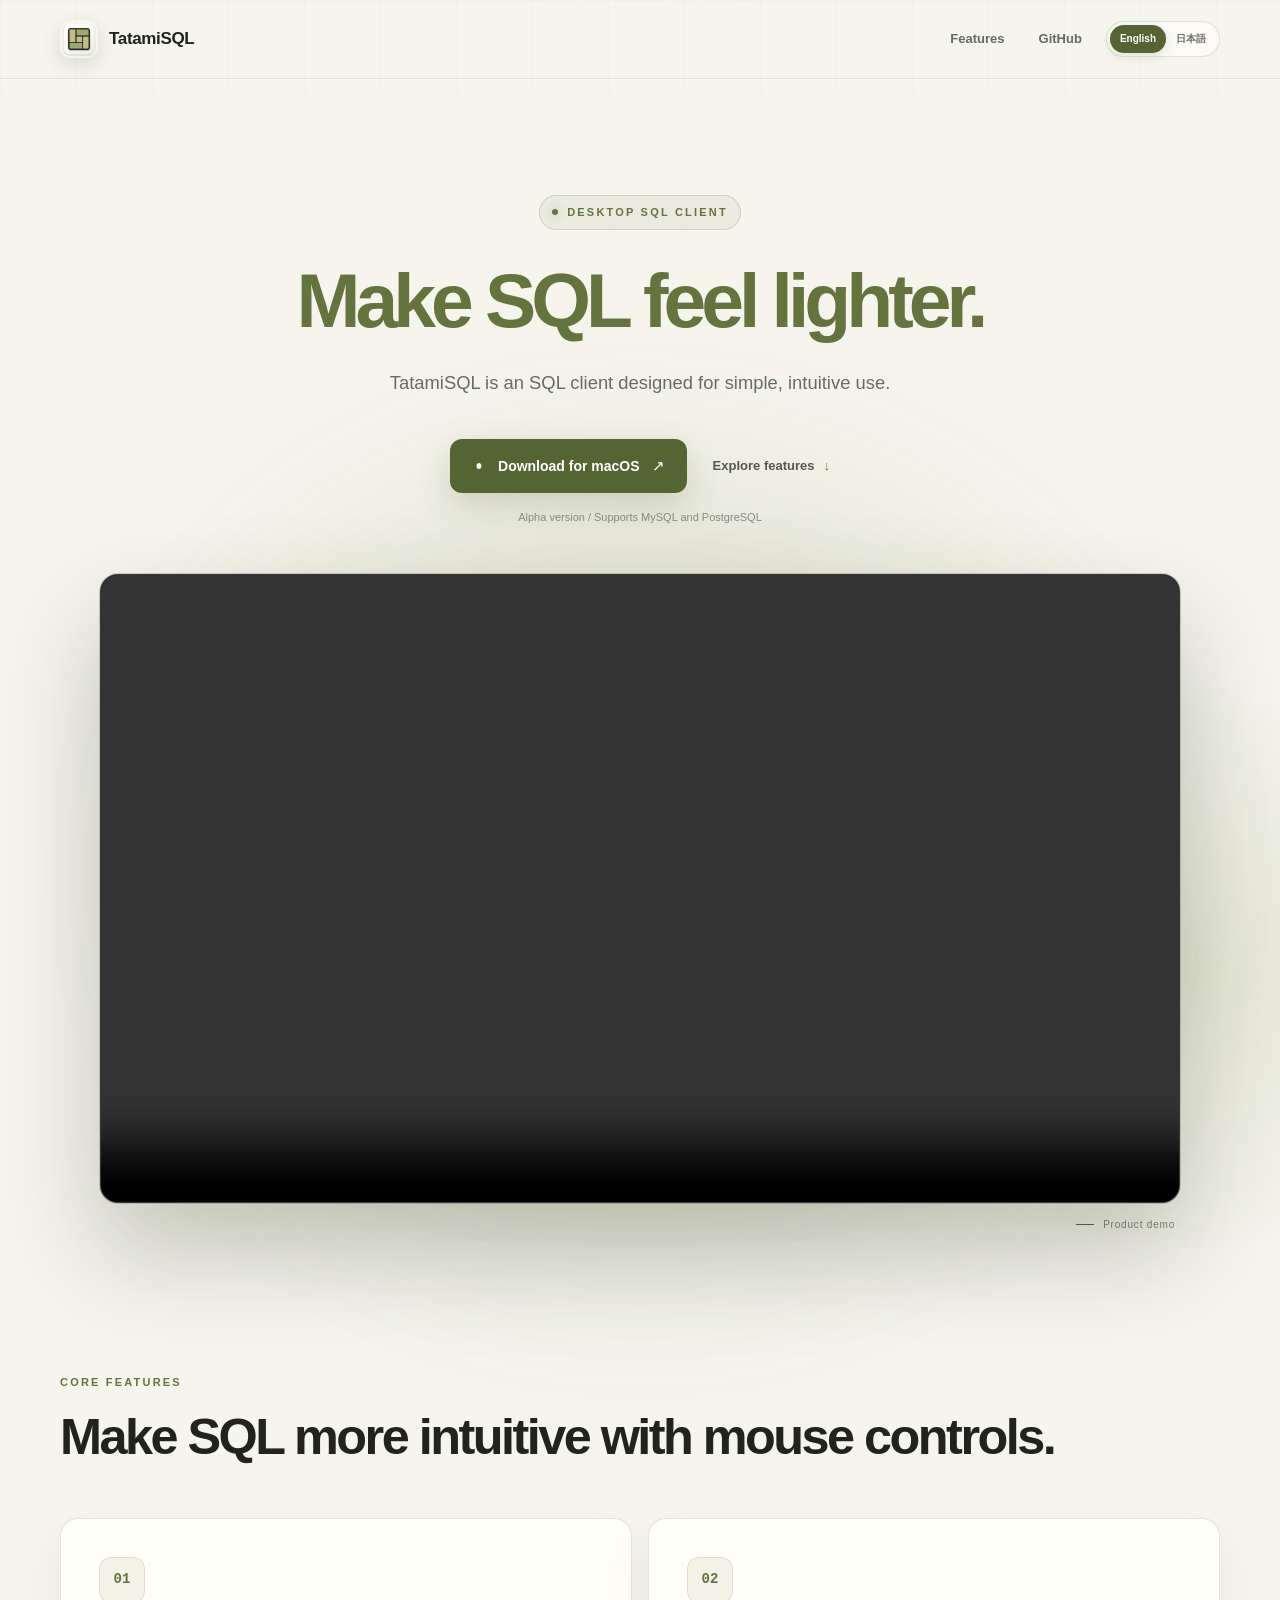
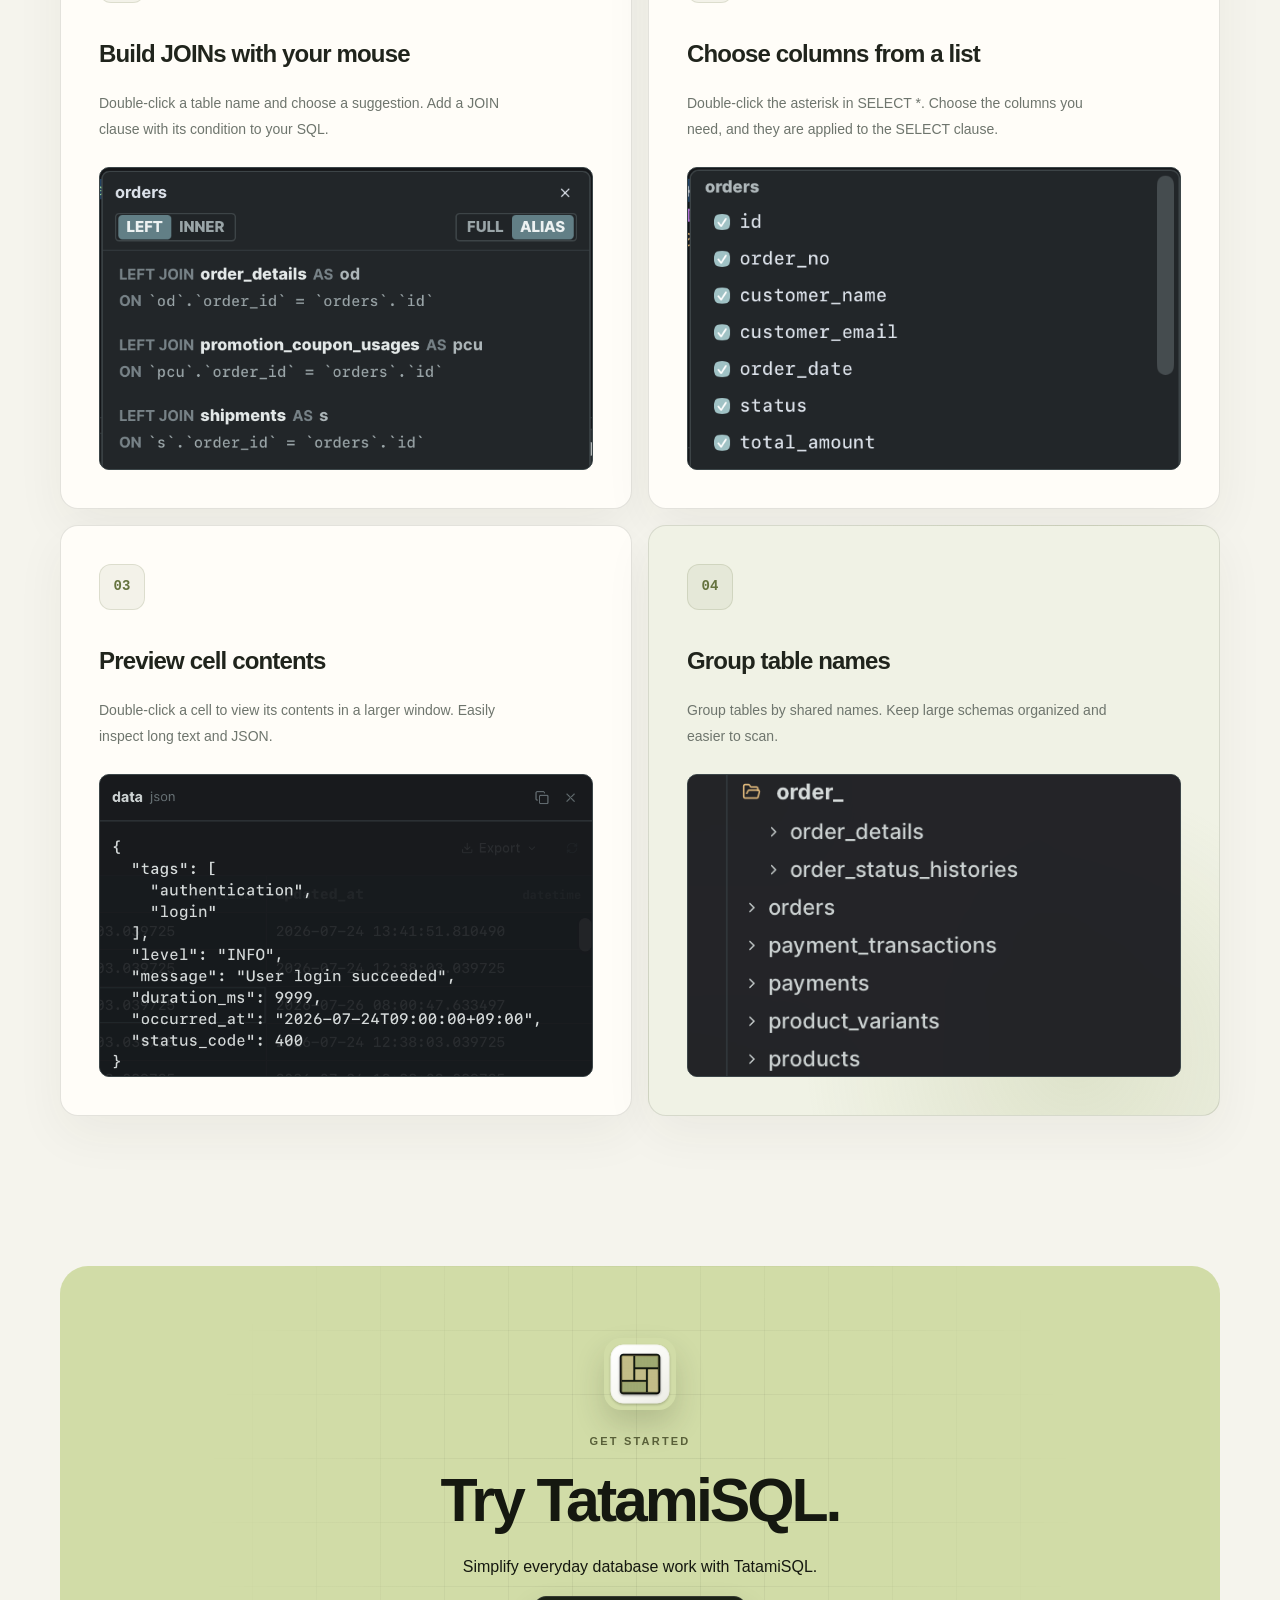
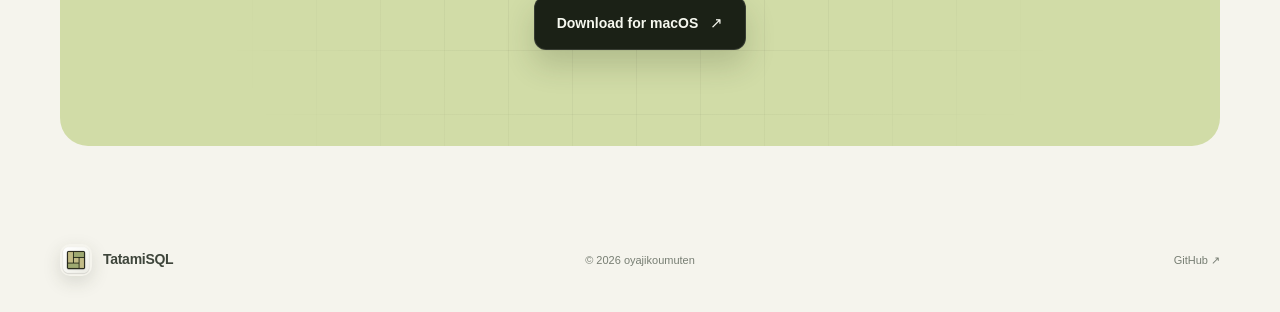
==== index.html @ 44d771aa "Add files via upload" ====
<!doctype html>
<html lang="en">
  <head>
    <meta charset="UTF-8" />
    <meta name="viewport" content="width=device-width, initial-scale=1" />
    <meta
      name="description"
      content="TatamiSQL is an SQL client designed for simple, intuitive use."
    />
    <meta name="theme-color" content="#f5f4ed" />
    <meta property="og:type" content="website" />
    <meta property="og:locale" content="en_US" />
    <meta property="og:title" content="TatamiSQL — A lightweight SQL client" />
    <meta
      property="og:description"
      content="Make SQL feel lighter with simple, intuitive controls."
    />
    <meta name="twitter:card" content="summary" />
    <title>TatamiSQL — A lightweight SQL client</title>
    <link rel="alternate" hreflang="en" href="./index.html" />
    <link rel="alternate" hreflang="ja" href="./ja/index.html" />
    <link rel="alternate" hreflang="x-default" href="./index.html" />
    <link rel="icon" href="./assets/tatamisql-icon.png" />
    <link rel="apple-touch-icon" href="./assets/tatamisql-icon.png" />
    <link rel="stylesheet" href="./style.css" />
  </head>
  <body>
    <a class="skip-link" href="#main">Skip to content</a>

    <header class="site-header">
      <div class="container header-inner">
        <a class="brand" href="#" aria-label="TatamiSQL home">
          <img
            class="brand-icon"
            src="./assets/tatamisql-icon.png"
            width="38"
            height="38"
            alt=""
          />
          <span>TatamiSQL</span>
        </a>

        <div class="header-actions">
          <nav class="header-nav" aria-label="Main navigation">
            <a href="#features">Features</a>
            <a
              href="https://github.com/githiroshi/TatamiSQL"
              target="_blank"
              rel="noreferrer"
            >
              GitHub
            </a>
          </nav>
          <nav class="language-switcher" aria-label="Language">
            <a
              href="./index.html"
              lang="en"
              hreflang="en"
              class="active"
              aria-current="page"
            >
              English
            </a>
            <a href="./ja/index.html" lang="ja" hreflang="ja">日本語</a>
          </nav>
        </div>
      </div>
    </header>

    <main id="main">
      <section class="hero">
        <div class="container">
          <div class="hero-copy">
            <p class="eyebrow"><span></span> Desktop SQL client</p>
            <h1><em>Make SQL feel lighter.</em></h1>
            <p class="hero-description">
              TatamiSQL is an SQL client designed for simple, intuitive use.
            </p>
            <div class="hero-actions">
              <a
                class="button button-primary"
                href="https://github.com/githiroshi/TatamiSQL/releases/latest"
                target="_blank"
                rel="noreferrer"
              >
                <span class="apple-mark" aria-hidden="true">●</span>
                Download for macOS
                <span class="button-arrow" aria-hidden="true">↗</span>
              </a>
              <a class="text-link" href="#features">
                Explore features <span aria-hidden="true">↓</span>
              </a>
            </div>
            <p class="release-note">Alpha version / Supports MySQL and PostgreSQL</p>
          </div>

          <div class="preview-wrap">
            <div class="preview-glow" aria-hidden="true"></div>
            <video
              class="product-video"
              src="./assets/tatami-preview.mp4"
              aria-label="TatamiSQL application demo"
              autoplay
              controls
              loop
              muted
              playsinline
              preload="metadata"
            >
              Your browser does not support MP4 video.
            </video>
            <p class="preview-caption">
              <span></span> Product demo
            </p>
          </div>
        </div>
      </section>

      <section class="features" id="features" aria-labelledby="features-title">
        <div class="container">
          <div class="section-heading">
            <p class="section-label">CORE FEATURES</p>
            <h2 id="features-title">Make SQL more intuitive with mouse controls.</h2>
          </div>

          <div class="feature-grid">
            <article class="feature-card">
              <div class="feature-icon" aria-hidden="true">01</div>
              <h3>Build JOINs with your mouse</h3>
              <p>
                Double-click a table name and choose a suggestion. Add a JOIN clause
                with its condition to your SQL.
              </p>
              <div class="feature-demo feature-image-demo">
                <img
                  class="feature-screenshot"
                  src="./assets/join-picker.png"
                  width="724"
                  height="444"
                  loading="lazy"
                  decoding="async"
                  alt="TatamiSQL JOIN picker showing suggested JOIN clauses"
                />
              </div>
            </article>

            <article class="feature-card">
              <div class="feature-icon" aria-hidden="true">02</div>
              <h3>Choose columns from a list</h3>
              <p>
                Double-click the asterisk in SELECT *. Choose the columns you need,
                and they are applied to the SELECT clause.
              </p>
              <div class="feature-demo feature-image-demo">
                <img
                  class="feature-screenshot"
                  src="./assets/column-picker.png"
                  width="642"
                  height="556"
                  loading="lazy"
                  decoding="async"
                  alt="TatamiSQL column picker with selected columns"
                />
              </div>
            </article>

            <article class="feature-card">
              <div class="feature-icon" aria-hidden="true">03</div>
              <h3>Preview cell contents</h3>
              <p>
                Double-click a cell to view its contents in a larger window. Easily
                inspect long text and JSON.
              </p>
              <div class="feature-demo feature-image-demo">
                <img
                  class="feature-screenshot"
                  src="./assets/cell-preview.png"
                  width="826"
                  height="520"
                  loading="lazy"
                  decoding="async"
                  alt="TatamiSQL cell preview displaying formatted JSON"
                />
              </div>
            </article>

            <article class="feature-card feature-card-tinted">
              <div class="feature-icon" aria-hidden="true">04</div>
              <h3>Group table names</h3>
              <p>
                Group tables by shared names. Keep large schemas organized and easier
                to scan.
              </p>
              <div class="feature-demo feature-image-demo">
                <img
                  class="feature-screenshot"
                  src="./assets/table-grouping.png"
                  width="546"
                  height="428"
                  loading="lazy"
                  decoding="async"
                  alt="TatamiSQL table list grouped by shared name prefixes"
                />
              </div>
            </article>
          </div>
        </div>
      </section>

      <section class="cta">
        <div class="container">
          <div class="cta-panel">
            <div class="cta-pattern" aria-hidden="true"></div>
            <img
              src="./assets/tatamisql-icon.png"
              width="72"
              height="72"
              alt=""
            />
            <p class="section-label">GET STARTED</p>
            <h2>Try TatamiSQL.</h2>
            <p>Simplify everyday database work with TatamiSQL.</p>
            <a
              class="button button-light"
              href="https://github.com/githiroshi/TatamiSQL/releases/latest"
              target="_blank"
              rel="noreferrer"
            >
              Download for macOS
              <span class="button-arrow" aria-hidden="true">↗</span>
            </a>
          </div>
        </div>
      </section>
    </main>

    <footer class="site-footer">
      <div class="container footer-inner">
        <a class="brand footer-brand" href="#" aria-label="TatamiSQL home">
          <img
            class="brand-icon"
            src="./assets/tatamisql-icon.png"
            width="32"
            height="32"
            alt=""
          />
          <span>TatamiSQL</span>
        </a>
        <p>© <span id="copyright-year">2026</span> oyajikoumuten</p>
        <a
          href="https://github.com/githiroshi/TatamiSQL"
          target="_blank"
          rel="noreferrer"
        >
          GitHub ↗
        </a>
      </div>
    </footer>
    <script>
      document.getElementById("copyright-year").textContent = new Date().getFullYear();
    </script>
  </body>
</html>
---- style.css ----
:root {
  color-scheme: light;
  --bg: #f5f4ed;
  --panel: #fffdf8;
  --panel-raised: #f0f1e7;
  --line: rgba(42, 48, 31, 0.13);
  --line-strong: rgba(42, 48, 31, 0.22);
  --text: #20241c;
  --muted: #6e7569;
  --accent: #65733e;
  --accent-strong: #566332;
  --accent-dark: #4d5732;
  --ink: #151810;
  --container: 1160px;
  --radius-lg: 28px;
  --radius-md: 18px;
}

* {
  box-sizing: border-box;
}

html {
  scroll-behavior: smooth;
}

body {
  margin: 0;
  overflow-x: hidden;
  color: var(--text);
  background:
    radial-gradient(circle at 50% -15%, rgba(142, 158, 83, 0.2), transparent 34rem),
    var(--bg);
  font-family:
    Inter, "SF Pro Display", "SF Pro Text", -apple-system, BlinkMacSystemFont,
    "Hiragino Kaku Gothic ProN", "Yu Gothic", sans-serif;
  font-size: 16px;
  line-height: 1.7;
  -webkit-font-smoothing: antialiased;
}

body::before {
  position: fixed;
  inset: 0;
  z-index: -1;
  pointer-events: none;
  content: "";
  opacity: 0.32;
  background-image:
    linear-gradient(rgba(44, 50, 34, 0.06) 1px, transparent 1px),
    linear-gradient(90deg, rgba(44, 50, 34, 0.06) 1px, transparent 1px);
  background-size: 76px 76px;
  mask-image: linear-gradient(to bottom, black, transparent 60%);
}

a {
  color: inherit;
  text-decoration: none;
}

img {
  display: block;
  max-width: 100%;
}

button,
a {
  -webkit-tap-highlight-color: transparent;
}

.container {
  width: min(calc(100% - 48px), var(--container));
  margin-inline: auto;
}

.skip-link {
  position: fixed;
  top: 12px;
  left: 12px;
  z-index: 100;
  padding: 10px 16px;
  color: #fff;
  background: var(--accent-strong);
  border-radius: 8px;
  transform: translateY(-160%);
}

.skip-link:focus {
  transform: translateY(0);
}

.site-header {
  position: relative;
  z-index: 10;
  border-bottom: 1px solid rgba(42, 48, 31, 0.08);
}

.header-inner {
  display: flex;
  align-items: center;
  justify-content: space-between;
  height: 78px;
}

.brand {
  display: inline-flex;
  gap: 11px;
  align-items: center;
  font-size: 17px;
  font-weight: 720;
  letter-spacing: -0.02em;
}

.brand-icon {
  border-radius: 10px;
  box-shadow: 0 6px 18px rgba(55, 60, 39, 0.15);
}

.header-nav {
  display: flex;
  gap: 34px;
  align-items: center;
  color: #646b60;
  font-size: 13px;
  font-weight: 600;
}

.header-actions {
  display: flex;
  gap: 24px;
  align-items: center;
}

.header-nav a {
  transition: color 160ms ease;
}

.header-nav a:hover {
  color: var(--text);
}

.language-switcher {
  display: inline-flex;
  align-items: center;
  padding: 3px;
  background: rgba(255, 255, 255, 0.56);
  border: 1px solid var(--line);
  border-radius: 999px;
}

.language-switcher a {
  display: inline-flex;
  align-items: center;
  justify-content: center;
  min-height: 28px;
  padding: 0 10px;
  color: #697064;
  border-radius: 999px;
  font-size: 10px;
  font-weight: 720;
  line-height: 1;
  transition:
    color 160ms ease,
    background-color 160ms ease,
    box-shadow 160ms ease;
}

.language-switcher a:hover {
  color: var(--text);
}

.language-switcher a.active {
  color: #fff;
  background: var(--accent-strong);
  box-shadow: 0 3px 10px rgba(75, 86, 43, 0.16);
}

.language-switcher a.active:hover {
  color: #fff;
}

.hero {
  position: relative;
  padding: 116px 0 120px;
}

.hero::after {
  position: absolute;
  right: -18%;
  bottom: 5%;
  z-index: -1;
  width: 50vw;
  height: 50vw;
  pointer-events: none;
  content: "";
  background: radial-gradient(circle, rgba(140, 156, 81, 0.16), transparent 64%);
}

.hero-copy {
  max-width: 780px;
  margin-inline: auto;
  text-align: center;
}

html[lang="ja"] .hero-copy,
html[lang="en"] .hero-copy {
  max-width: 960px;
}

.eyebrow,
.section-label {
  margin: 0;
  color: var(--accent);
  font-size: 11px;
  font-weight: 760;
  letter-spacing: 0.2em;
  text-transform: uppercase;
}

.eyebrow {
  display: inline-flex;
  gap: 9px;
  align-items: center;
  padding: 7px 12px;
  border: 1px solid rgba(101, 115, 62, 0.22);
  border-radius: 999px;
  background: rgba(101, 115, 62, 0.07);
}

.eyebrow span {
  width: 6px;
  height: 6px;
  background: var(--accent);
  border-radius: 50%;
  box-shadow: 0 0 10px rgba(101, 115, 62, 0.38);
}

.hero h1 {
  margin: 29px 0 24px;
  font-size: clamp(2.75rem, 7vw, 5.65rem);
  font-weight: 730;
  line-height: 1.08;
  letter-spacing: -0.065em;
}

html[lang="ja"] .hero h1,
html[lang="en"] .hero h1 {
  font-size: clamp(2.75rem, 6vw, 5.25rem);
  white-space: nowrap;
}

.hero h1 em {
  color: var(--accent);
  font-style: normal;
  font-weight: inherit;
}

.hero-description {
  max-width: 640px;
  margin: 0 auto;
  color: #656d62;
  font-size: clamp(1rem, 2vw, 1.15rem);
  line-height: 1.9;
}

.hero-actions {
  display: flex;
  flex-wrap: wrap;
  gap: 26px;
  align-items: center;
  justify-content: center;
  margin-top: 38px;
}

.button {
  display: inline-flex;
  gap: 12px;
  align-items: center;
  justify-content: center;
  min-height: 54px;
  padding: 0 22px;
  border-radius: 12px;
  font-size: 14px;
  font-weight: 720;
  line-height: 1;
  transition:
    transform 160ms ease,
    box-shadow 160ms ease,
    background-color 160ms ease;
}

.button:hover {
  transform: translateY(-2px);
}

.button-primary {
  color: #fff;
  background: var(--accent-strong);
  box-shadow: 0 12px 34px rgba(75, 86, 43, 0.2);
}

.button-primary:hover {
  background: #465228;
  box-shadow: 0 16px 42px rgba(75, 86, 43, 0.26);
}

.apple-mark {
  width: 14px;
  height: 16px;
  overflow: hidden;
  color: inherit;
  font-size: 14px;
  line-height: 14px;
  transform: scaleX(0.82);
}

.button-arrow {
  font-size: 15px;
  font-weight: 500;
}

.text-link {
  display: inline-flex;
  gap: 9px;
  align-items: center;
  color: #52594f;
  font-size: 13px;
  font-weight: 650;
}

.text-link span {
  color: var(--accent);
}

.text-link:hover {
  color: var(--text);
}

.release-note {
  margin: 15px 0 0;
  color: #858b82;
  font-size: 11px;
}

.preview-wrap {
  position: relative;
  max-width: 1080px;
  margin: 48px auto 0;
}

.preview-glow {
  position: absolute;
  inset: -10% 10% 0;
  z-index: -1;
  background: rgba(116, 132, 62, 0.18);
  filter: blur(100px);
  border-radius: 50%;
}

.product-video {
  position: relative;
  display: block;
  width: 100%;
  overflow: hidden;
  aspect-ratio: 1603 / 933;
  background: #101412;
  border: 1px solid rgba(225, 232, 214, 0.18);
  border-radius: 18px;
  box-shadow:
    0 48px 100px rgba(45, 51, 30, 0.25),
    0 0 0 1px rgba(38, 43, 28, 0.18);
  object-fit: contain;
}

.preview-caption {
  display: flex;
  gap: 9px;
  align-items: center;
  justify-content: flex-end;
  margin: 13px 5px 0 0;
  color: #7a8177;
  font-size: 10px;
  letter-spacing: 0.08em;
}

.preview-caption span {
  width: 18px;
  height: 1px;
  background: #58604b;
}

.section-heading h2,
.cta h2 {
  margin: 0;
  font-size: clamp(2rem, 5vw, 3.7rem);
  font-weight: 680;
  line-height: 1.2;
  letter-spacing: -0.05em;
}

.features {
  padding: 20px 0 150px;
}

.section-heading {
  margin-bottom: 51px;
}

.section-heading h2 {
  margin-top: 15px;
  font-size: clamp(2rem, 4vw, 3.15rem);
}

.feature-grid {
  display: grid;
  grid-template-columns: repeat(2, minmax(0, 1fr));
  gap: 16px;
}

.feature-card {
  position: relative;
  display: flex;
  flex-direction: column;
  min-height: 410px;
  overflow: hidden;
  padding: 38px;
  background: var(--panel);
  border: 1px solid var(--line);
  border-radius: var(--radius-md);
  box-shadow: 0 18px 50px rgba(53, 59, 40, 0.055);
}

.feature-icon {
  display: grid;
  width: 46px;
  height: 46px;
  margin-bottom: 31px;
  color: var(--accent);
  font-family: "SFMono-Regular", Consolas, monospace;
  font-size: 14px;
  font-weight: 800;
  background: rgba(101, 115, 62, 0.08);
  border: 1px solid rgba(101, 115, 62, 0.16);
  border-radius: 12px;
  place-items: center;
}

.feature-card h3 {
  margin: 0 0 15px;
  font-size: 24px;
  font-weight: 680;
  letter-spacing: -0.035em;
}

.feature-card p {
  max-width: 430px;
  margin: 0;
  color: #6e756d;
  font-size: 14px;
  line-height: 1.9;
}

.feature-demo {
  position: static;
  min-height: 112px;
  margin-top: 24px;
  padding: 16px;
  background: rgba(239, 241, 230, 0.72);
  border: 1px solid var(--line);
  border-radius: 10px;
}

.feature-image-demo {
  display: grid;
  min-height: 0;
  overflow: hidden;
  padding: 0;
  aspect-ratio: 181 / 111;
  background: #202527;
  border-color: #3c4649;
  place-items: center;
}

.feature-screenshot {
  display: block;
  width: 100%;
  height: 100%;
  object-fit: contain;
}

.feature-card-tinted {
  background:
    radial-gradient(circle at 75% 90%, rgba(140, 156, 81, 0.18), transparent 40%),
    #f0f2e5;
}

.cta {
  padding-bottom: 70px;
}

.cta-panel {
  position: relative;
  display: flex;
  flex-direction: column;
  align-items: center;
  min-height: 480px;
  overflow: hidden;
  padding: 72px 30px;
  color: var(--ink);
  text-align: center;
  background: #d1dca7;
  border-radius: var(--radius-lg);
}

.cta-pattern {
  position: absolute;
  inset: 0;
  pointer-events: none;
  background-image:
    linear-gradient(rgba(22, 26, 16, 0.075) 1px, transparent 1px),
    linear-gradient(90deg, rgba(22, 26, 16, 0.075) 1px, transparent 1px);
  background-size: 64px 64px;
  mask-image: radial-gradient(circle at center, black, transparent 70%);
}

.cta img,
.cta p,
.cta h2,
.cta a {
  position: relative;
}

.cta img {
  margin-bottom: 22px;
  border-radius: 17px;
  box-shadow: 0 15px 30px rgba(45, 51, 26, 0.18);
}

.cta .section-label {
  color: #596039;
}

.cta h2 {
  margin-top: 13px;
  font-size: clamp(2.2rem, 5vw, 3.8rem);
}

.cta > p:not(.section-label) {
  margin: 18px 0 28px;
  color: #545b3c;
  font-size: 14px;
}

.button-light {
  color: #f6f8ef;
  background: #1b2116;
  border: 1px solid rgba(255, 255, 255, 0.12);
  box-shadow: 0 15px 30px rgba(45, 51, 26, 0.19);
}

.button-light:hover {
  color: #fff;
  background: #29331d;
}

.site-footer {
  padding: 28px 0 36px;
}

.footer-inner {
  display: grid;
  grid-template-columns: 1fr auto 1fr;
  align-items: center;
  color: #777e73;
  font-size: 11px;
}

.footer-brand {
  color: #3e453b;
  font-size: 14px;
}

.footer-inner p {
  margin: 0;
}

.footer-inner > a:last-child {
  justify-self: end;
  transition: color 160ms ease;
}

.footer-inner > a:last-child:hover {
  color: var(--text);
}

a:focus-visible {
  outline: 2px solid var(--accent-strong);
  outline-offset: 4px;
}

@media (max-width: 860px) {
  .hero {
    padding-top: 90px;
  }
}

@media (max-width: 680px) {
  .container {
    width: min(calc(100% - 32px), var(--container));
  }

  .header-inner {
    height: 68px;
  }

  .header-nav {
    display: none;
  }

  .header-actions {
    gap: 0;
  }

  .language-switcher a {
    min-height: 27px;
    padding-inline: 9px;
  }

  .hero {
    padding: 74px 0 88px;
  }

  .hero h1 {
    margin-top: 24px;
    font-size: clamp(2.45rem, 12vw, 4rem);
  }

  html[lang="ja"] .hero h1,
  html[lang="en"] .hero h1 {
    font-size: clamp(2.45rem, 7vw, 4rem);
    text-wrap: balance;
    white-space: normal;
  }

  .hero-description br {
    display: none;
  }

  .hero-actions {
    flex-direction: column;
    gap: 18px;
  }

  .button-primary {
    width: min(100%, 310px);
  }

  .preview-wrap {
    margin-top: 36px;
  }

  .product-video {
    border-radius: 12px;
  }

  .features {
    padding: 15px 0 95px;
  }

  .feature-grid {
    grid-template-columns: 1fr;
  }

  .feature-card {
    min-height: 410px;
    padding: 29px;
  }

  .cta {
    padding-bottom: 35px;
  }

  .cta .container {
    width: min(calc(100% - 20px), var(--container));
  }

  .cta-panel {
    min-height: 455px;
    padding-inline: 20px;
    border-radius: 20px;
  }

  .footer-inner {
    grid-template-columns: 1fr auto;
  }

  .footer-inner p {
    display: none;
  }
}

@media (prefers-reduced-motion: reduce) {
  html {
    scroll-behavior: auto;
  }

  *,
  *::before,
  *::after {
    transition-duration: 0.01ms !important;
  }
}
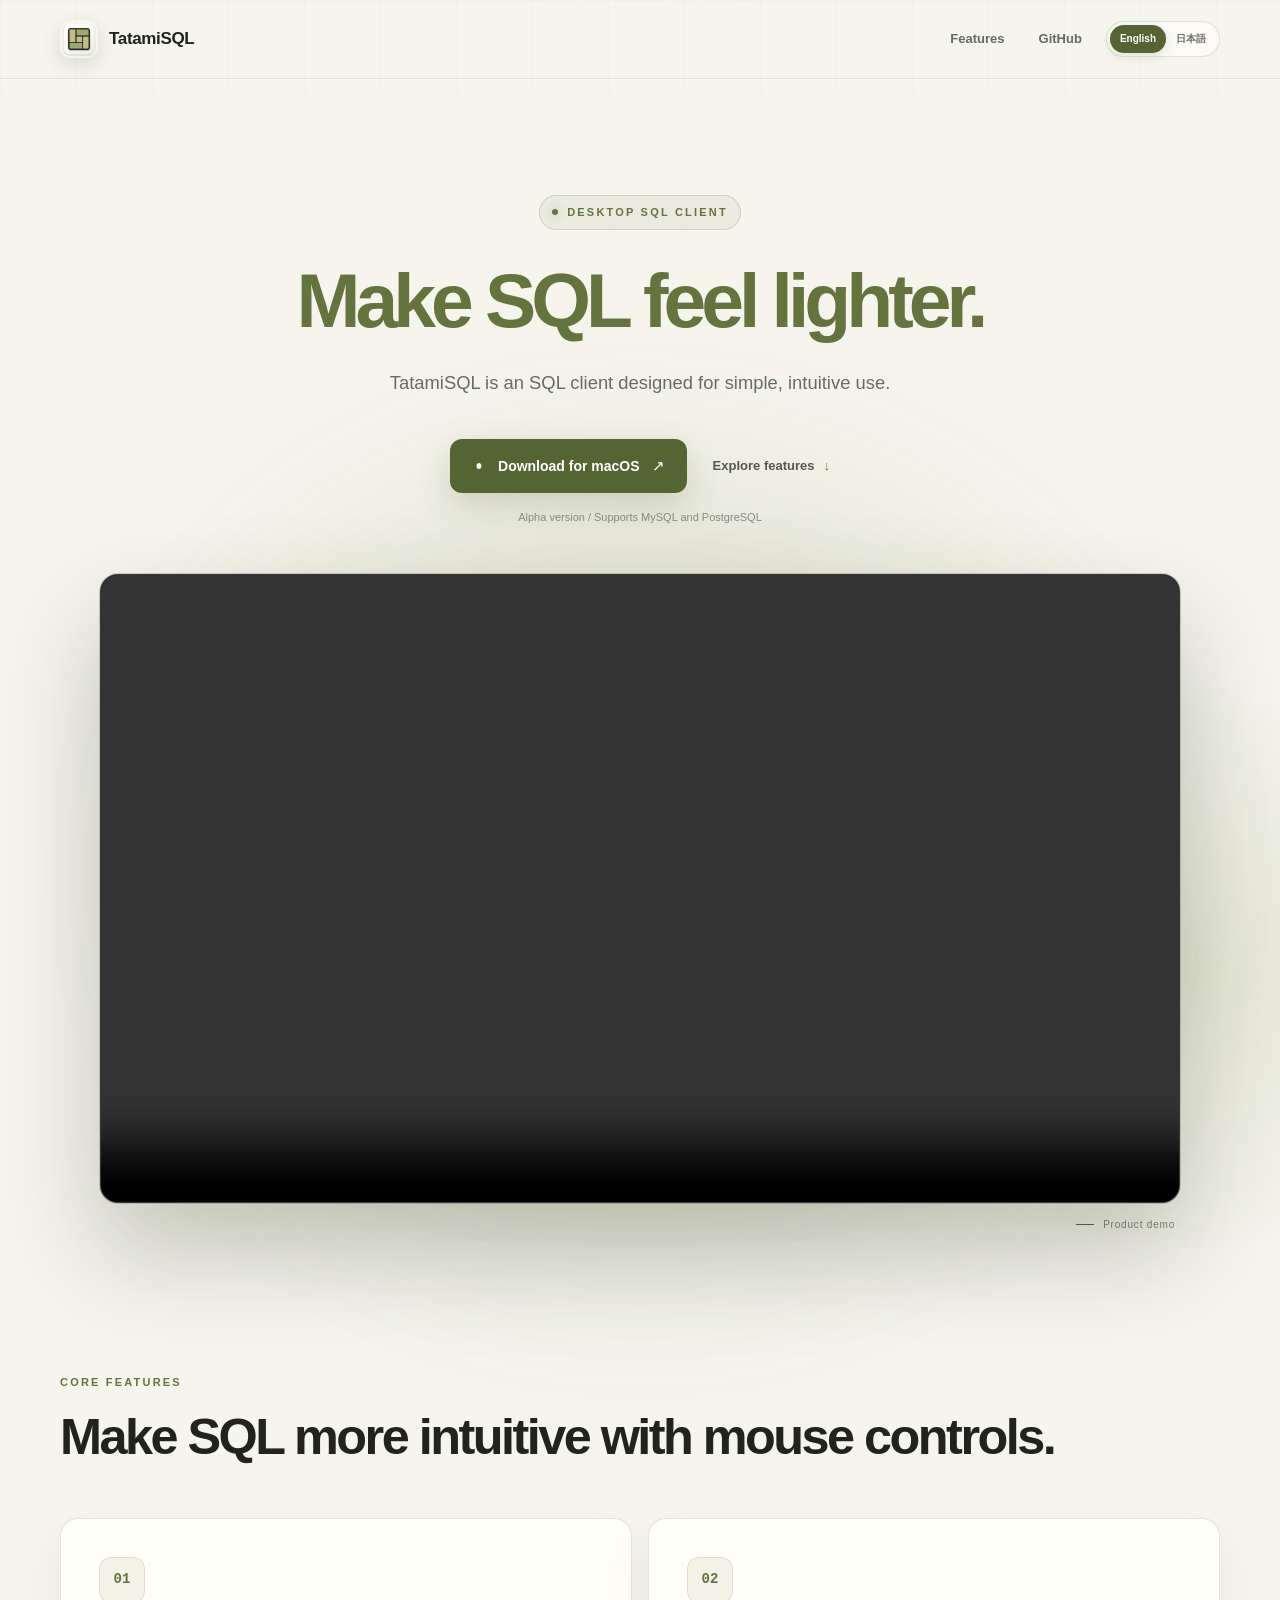
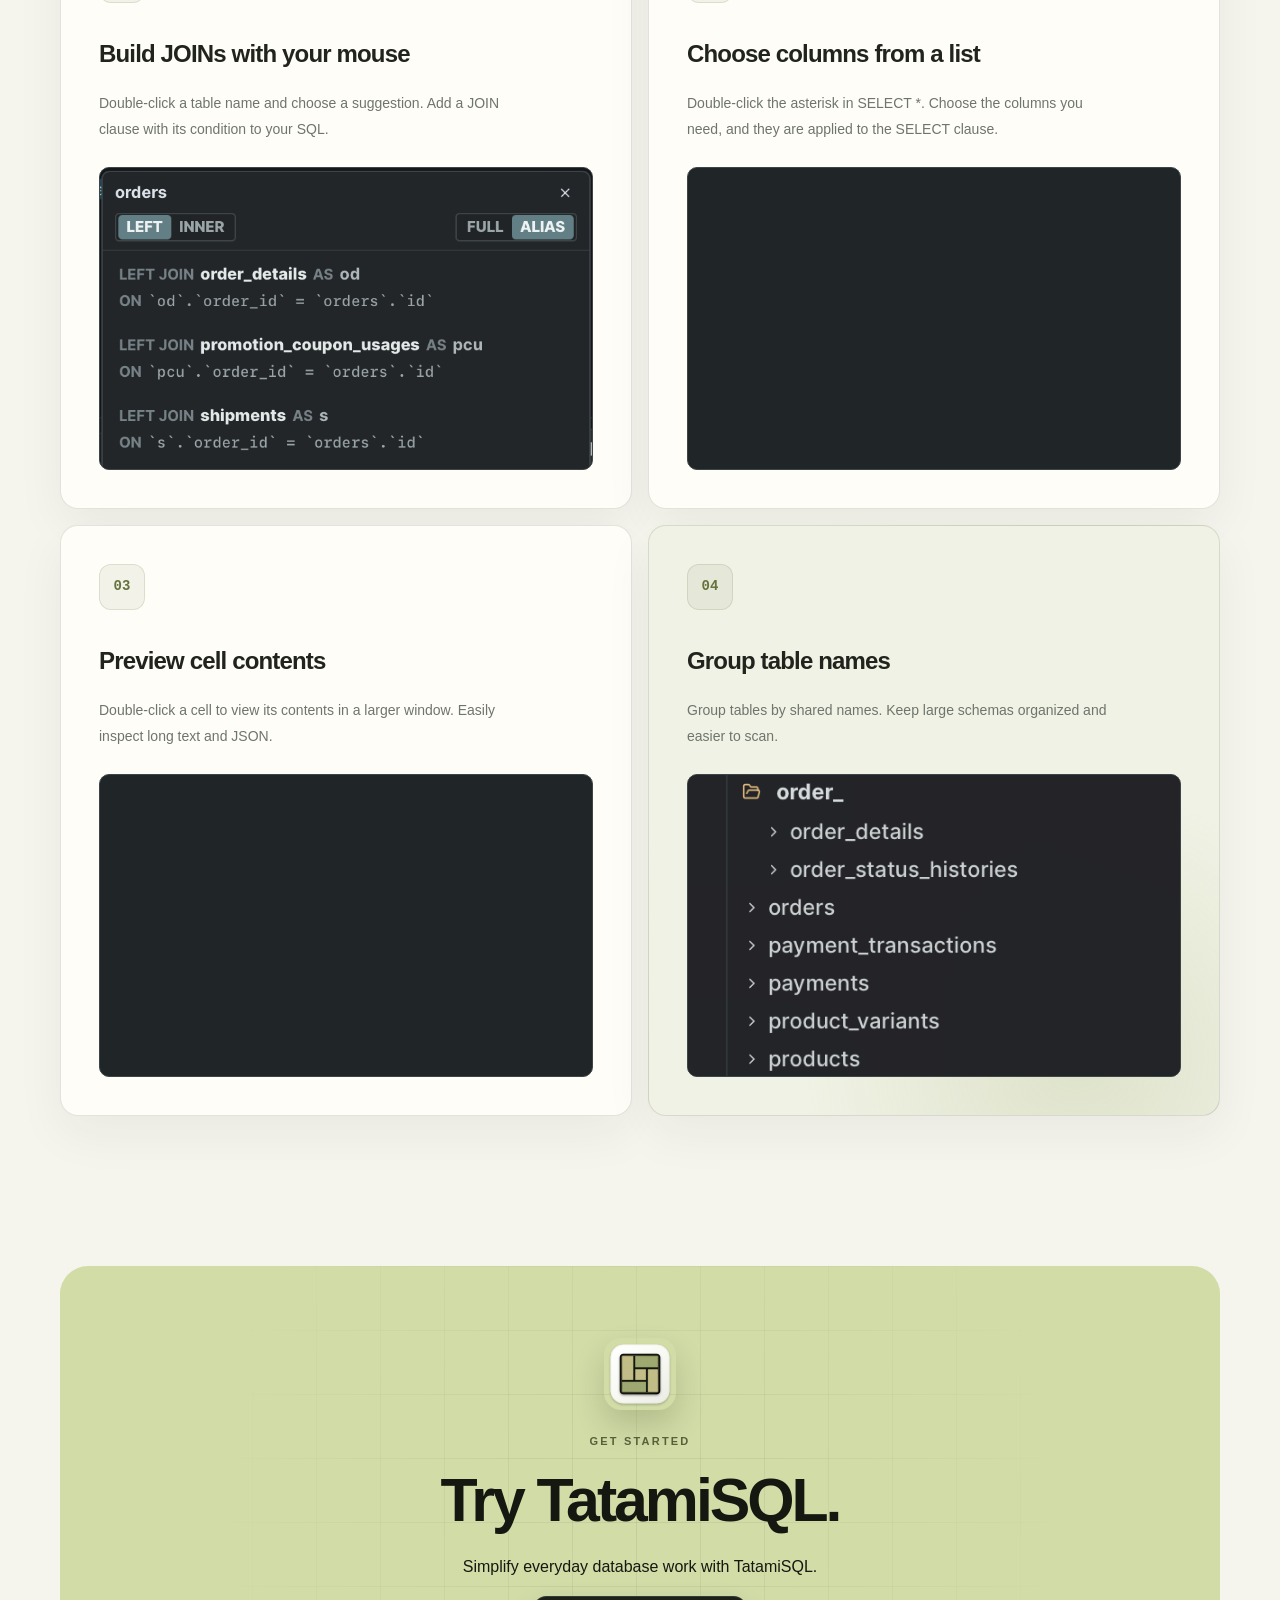
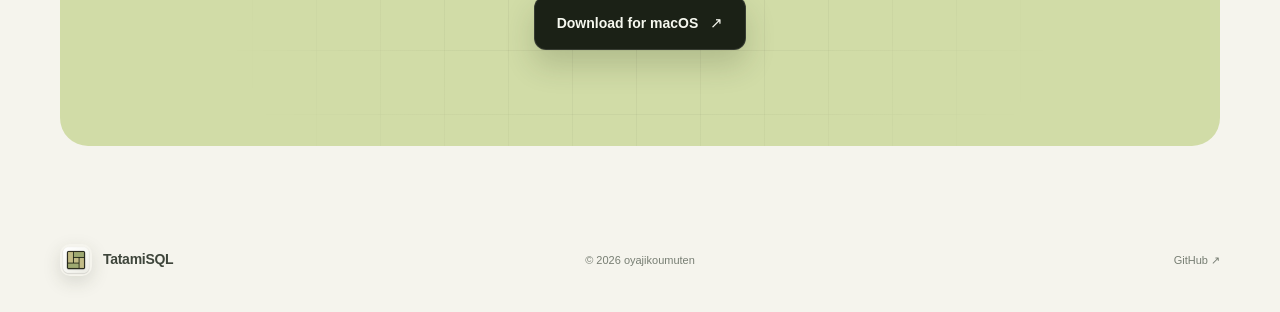
==== commit 049533c2: "Add canonical link to index.html" ====
--- a/index.html
+++ b/index.html
@@ -17,6 +17,7 @@
     />
     <meta name="twitter:card" content="summary" />
     <title>TatamiSQL — A lightweight SQL client</title>
+    <link rel="canonical" href="https://githiroshi.github.io/TatamiSQL/" />
     <link rel="alternate" hreflang="en" href="./index.html" />
     <link rel="alternate" hreflang="ja" href="./ja/index.html" />
     <link rel="alternate" hreflang="x-default" href="./index.html" />
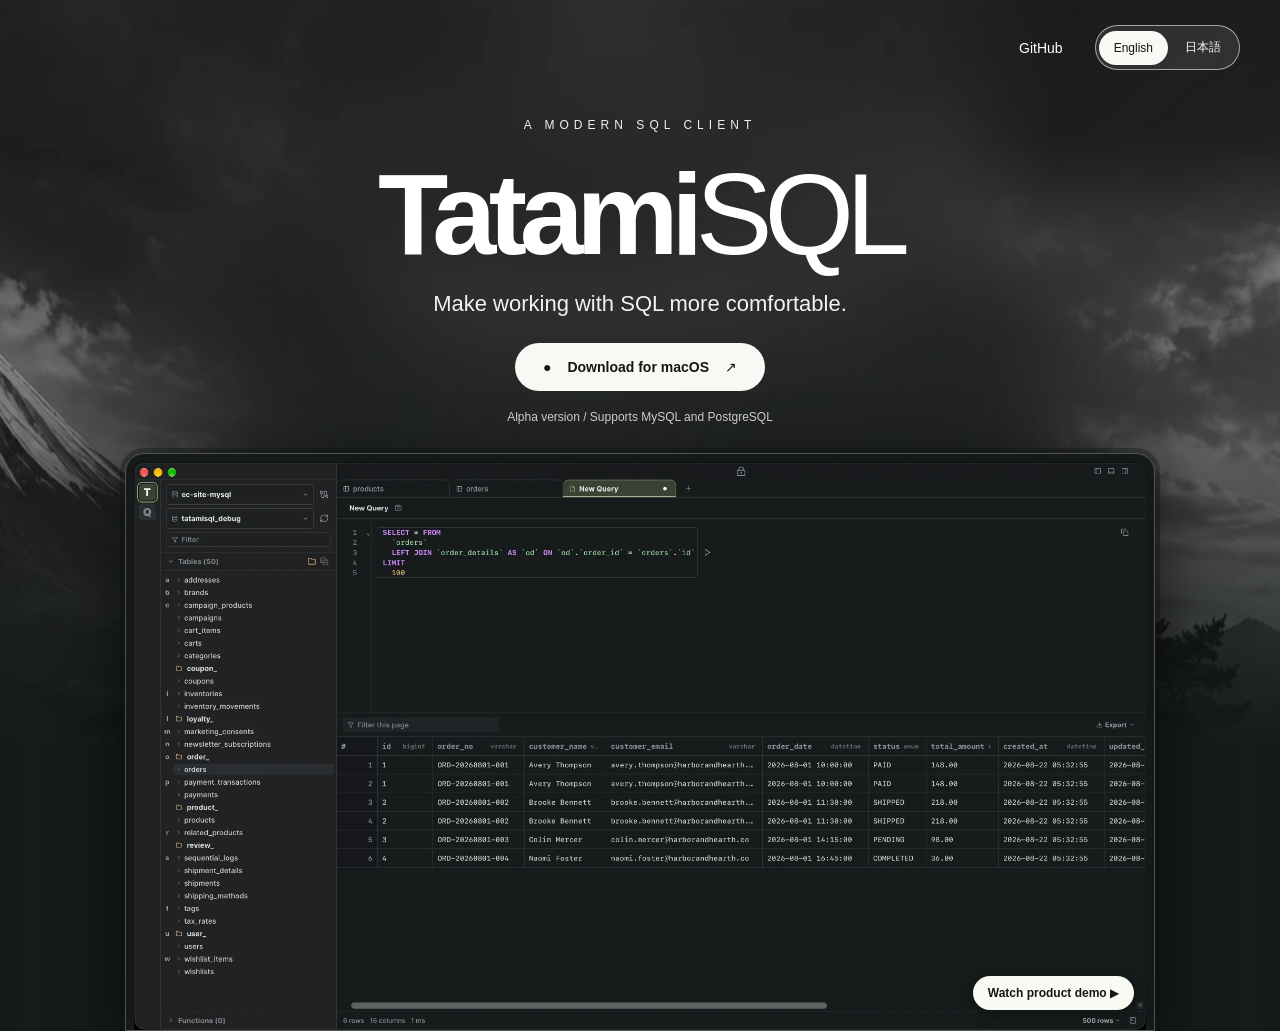
==== commit 6b08658d: "Add files via upload" ====
--- a/index.html
+++ b/index.html
@@ -1,264 +1,65 @@
-<!doctype html>
+<!DOCTYPE html>
+
 <html lang="en">
-  <head>
-    <meta charset="UTF-8" />
-    <meta name="viewport" content="width=device-width, initial-scale=1" />
-    <meta
-      name="description"
-      content="TatamiSQL is an SQL client designed for simple, intuitive use."
-    />
-    <meta name="theme-color" content="#f5f4ed" />
-    <meta property="og:type" content="website" />
-    <meta property="og:locale" content="en_US" />
-    <meta property="og:title" content="TatamiSQL — A lightweight SQL client" />
-    <meta
-      property="og:description"
-      content="Make SQL feel lighter with simple, intuitive controls."
-    />
-    <meta name="twitter:card" content="summary" />
-    <title>TatamiSQL — A lightweight SQL client</title>
-    <link rel="canonical" href="https://githiroshi.github.io/TatamiSQL/" />
-    <link rel="alternate" hreflang="en" href="./index.html" />
-    <link rel="alternate" hreflang="ja" href="./ja/index.html" />
-    <link rel="alternate" hreflang="x-default" href="./index.html" />
-    <link rel="icon" href="./assets/tatamisql-icon.png" />
-    <link rel="apple-touch-icon" href="./assets/tatamisql-icon.png" />
-    <link rel="stylesheet" href="./style.css" />
-  </head>
-  <body>
-    <a class="skip-link" href="#main">Skip to content</a>
+<head>
+<meta charset="utf-8"/>
+<meta content="width=device-width, initial-scale=1" name="viewport"/>
+<meta content="TatamiSQL is an SQL client designed for simple, intuitive use." name="description"/>
+<meta content="#171a1b" name="theme-color"/>
+<meta content="website" property="og:type"/>
+<meta content="en_US" property="og:locale"/>
+<meta content="TatamiSQL — A lightweight SQL client" property="og:title"/>
+<meta content="Make working with SQL more comfortable." property="og:description"/>
+<meta content="summary" name="twitter:card"/>
+<title>TatamiSQL — A lightweight SQL client</title>
+<link href="https://githiroshi.github.io/TatamiSQL/" rel="canonical"/>
+<link href="https://githiroshi.github.io/TatamiSQL/index.html" hreflang="en" rel="alternate"/>
+<link href="https://githiroshi.github.io/TatamiSQL/ja/index.html" hreflang="ja" rel="alternate"/>
+<link href="https://githiroshi.github.io/TatamiSQL/index.html" hreflang="x-default" rel="alternate"/>
+<link href="./assets/tatamisql-icon.png" rel="icon"/>
+<link href="./assets/tatamisql-icon.png" rel="apple-touch-icon"/>
+<link href="./style.css" rel="stylesheet"/>
+</head>
+<body>
+<a class="skip-link" href="#main">Skip to content</a>
+<header class="site-header">
+<div class="container header-inner">
+<nav aria-label="Main navigation" class="header-nav">
 
-    <header class="site-header">
-      <div class="container header-inner">
-        <a class="brand" href="#" aria-label="TatamiSQL home">
-          <img
-            class="brand-icon"
-            src="./assets/tatamisql-icon.png"
-            width="38"
-            height="38"
-            alt=""
-          />
-          <span>TatamiSQL</span>
-        </a>
+<a href="https://github.com/githiroshi/TatamiSQL" rel="noopener noreferrer" target="_blank">GitHub</a>
+</nav>
+<nav aria-label="Language" class="language-switcher">
+<a aria-current="page" class="active" href="./index.html" hreflang="en" lang="en">English</a>
+<a href="./ja/index.html" hreflang="ja" lang="ja">日本語</a>
+</nav>
+</div>
+</header>
+<main id="main">
+<section class="hero">
+<div aria-hidden="true" class="hero-landscape"></div>
+<div class="container hero-container">
+<div class="hero-copy">
+<p class="eyebrow">A MODERN SQL CLIENT</p>
+<h1><span class="tatami">Tatami</span><span class="sql">SQL</span></h1>
+<p class="hero-description">Make working with SQL more comfortable.</p>
+<div class="hero-actions">
+<a class="button button-primary" href="https://github.com/githiroshi/TatamiSQL/releases/latest" rel="noopener noreferrer" target="_blank"><span aria-hidden="true">●</span> Download for macOS <span aria-hidden="true">↗</span></a>
 
-        <div class="header-actions">
-          <nav class="header-nav" aria-label="Main navigation">
-            <a href="#features">Features</a>
-            <a
-              href="https://github.com/githiroshi/TatamiSQL"
-              target="_blank"
-              rel="noreferrer"
-            >
-              GitHub
-            </a>
-          </nav>
-          <nav class="language-switcher" aria-label="Language">
-            <a
-              href="./index.html"
-              lang="en"
-              hreflang="en"
-              class="active"
-              aria-current="page"
-            >
-              English
-            </a>
-            <a href="./ja/index.html" lang="ja" hreflang="ja">日本語</a>
-          </nav>
-        </div>
-      </div>
-    </header>
+</div>
+<p class="release-note">Alpha version / Supports MySQL and PostgreSQL</p>
+</div>
+<div class="preview-wrap">
+<img alt="TatamiSQL SQL editor and results" class="preview-still" fetchpriority="high" height="1080" src="./assets/app-preview.webp" width="1920"/>
+<details class="video-details"><summary>Watch product demo <span aria-hidden="true">▶</span></summary>
+<video aria-label="TatamiSQL application demo" controls="" loop="" muted="" playsinline="" preload="none" src="./assets/tatami-preview.mp4">Your browser does not support MP4 video.</video>
+</details>
+</div>
+</div>
+</section>
 
-    <main id="main">
-      <section class="hero">
-        <div class="container">
-          <div class="hero-copy">
-            <p class="eyebrow"><span></span> Desktop SQL client</p>
-            <h1><em>Make SQL feel lighter.</em></h1>
-            <p class="hero-description">
-              TatamiSQL is an SQL client designed for simple, intuitive use.
-            </p>
-            <div class="hero-actions">
-              <a
-                class="button button-primary"
-                href="https://github.com/githiroshi/TatamiSQL/releases/latest"
-                target="_blank"
-                rel="noreferrer"
-              >
-                <span class="apple-mark" aria-hidden="true">●</span>
-                Download for macOS
-                <span class="button-arrow" aria-hidden="true">↗</span>
-              </a>
-              <a class="text-link" href="#features">
-                Explore features <span aria-hidden="true">↓</span>
-              </a>
-            </div>
-            <p class="release-note">Alpha version / Supports MySQL and PostgreSQL</p>
-          </div>
 
-          <div class="preview-wrap">
-            <div class="preview-glow" aria-hidden="true"></div>
-            <video
-              class="product-video"
-              src="./assets/tatami-preview.mp4"
-              aria-label="TatamiSQL application demo"
-              autoplay
-              controls
-              loop
-              muted
-              playsinline
-              preload="metadata"
-            >
-              Your browser does not support MP4 video.
-            </video>
-            <p class="preview-caption">
-              <span></span> Product demo
-            </p>
-          </div>
-        </div>
-      </section>
+</main>
 
-      <section class="features" id="features" aria-labelledby="features-title">
-        <div class="container">
-          <div class="section-heading">
-            <p class="section-label">CORE FEATURES</p>
-            <h2 id="features-title">Make SQL more intuitive with mouse controls.</h2>
-          </div>
 
-          <div class="feature-grid">
-            <article class="feature-card">
-              <div class="feature-icon" aria-hidden="true">01</div>
-              <h3>Build JOINs with your mouse</h3>
-              <p>
-                Double-click a table name and choose a suggestion. Add a JOIN clause
-                with its condition to your SQL.
-              </p>
-              <div class="feature-demo feature-image-demo">
-                <img
-                  class="feature-screenshot"
-                  src="./assets/join-picker.png"
-                  width="724"
-                  height="444"
-                  loading="lazy"
-                  decoding="async"
-                  alt="TatamiSQL JOIN picker showing suggested JOIN clauses"
-                />
-              </div>
-            </article>
-
-            <article class="feature-card">
-              <div class="feature-icon" aria-hidden="true">02</div>
-              <h3>Choose columns from a list</h3>
-              <p>
-                Double-click the asterisk in SELECT *. Choose the columns you need,
-                and they are applied to the SELECT clause.
-              </p>
-              <div class="feature-demo feature-image-demo">
-                <img
-                  class="feature-screenshot"
-                  src="./assets/column-picker.png"
-                  width="642"
-                  height="556"
-                  loading="lazy"
-                  decoding="async"
-                  alt="TatamiSQL column picker with selected columns"
-                />
-              </div>
-            </article>
-
-            <article class="feature-card">
-              <div class="feature-icon" aria-hidden="true">03</div>
-              <h3>Preview cell contents</h3>
-              <p>
-                Double-click a cell to view its contents in a larger window. Easily
-                inspect long text and JSON.
-              </p>
-              <div class="feature-demo feature-image-demo">
-                <img
-                  class="feature-screenshot"
-                  src="./assets/cell-preview.png"
-                  width="826"
-                  height="520"
-                  loading="lazy"
-                  decoding="async"
-                  alt="TatamiSQL cell preview displaying formatted JSON"
-                />
-              </div>
-            </article>
-
-            <article class="feature-card feature-card-tinted">
-              <div class="feature-icon" aria-hidden="true">04</div>
-              <h3>Group table names</h3>
-              <p>
-                Group tables by shared names. Keep large schemas organized and easier
-                to scan.
-              </p>
-              <div class="feature-demo feature-image-demo">
-                <img
-                  class="feature-screenshot"
-                  src="./assets/table-grouping.png"
-                  width="546"
-                  height="428"
-                  loading="lazy"
-                  decoding="async"
-                  alt="TatamiSQL table list grouped by shared name prefixes"
-                />
-              </div>
-            </article>
-          </div>
-        </div>
-      </section>
-
-      <section class="cta">
-        <div class="container">
-          <div class="cta-panel">
-            <div class="cta-pattern" aria-hidden="true"></div>
-            <img
-              src="./assets/tatamisql-icon.png"
-              width="72"
-              height="72"
-              alt=""
-            />
-            <p class="section-label">GET STARTED</p>
-            <h2>Try TatamiSQL.</h2>
-            <p>Simplify everyday database work with TatamiSQL.</p>
-            <a
-              class="button button-light"
-              href="https://github.com/githiroshi/TatamiSQL/releases/latest"
-              target="_blank"
-              rel="noreferrer"
-            >
-              Download for macOS
-              <span class="button-arrow" aria-hidden="true">↗</span>
-            </a>
-          </div>
-        </div>
-      </section>
-    </main>
-
-    <footer class="site-footer">
-      <div class="container footer-inner">
-        <a class="brand footer-brand" href="#" aria-label="TatamiSQL home">
-          <img
-            class="brand-icon"
-            src="./assets/tatamisql-icon.png"
-            width="32"
-            height="32"
-            alt=""
-          />
-          <span>TatamiSQL</span>
-        </a>
-        <p>© <span id="copyright-year">2026</span> oyajikoumuten</p>
-        <a
-          href="https://github.com/githiroshi/TatamiSQL"
-          target="_blank"
-          rel="noreferrer"
-        >
-          GitHub ↗
-        </a>
-      </div>
-    </footer>
-    <script>
-      document.getElementById("copyright-year").textContent = new Date().getFullYear();
-    </script>
-  </body>
+</body>
 </html>
--- a/style.css
+++ b/style.css
@@ -1,712 +1,5 @@
-:root {
-  color-scheme: light;
-  --bg: #f5f4ed;
-  --panel: #fffdf8;
-  --panel-raised: #f0f1e7;
-  --line: rgba(42, 48, 31, 0.13);
-  --line-strong: rgba(42, 48, 31, 0.22);
-  --text: #20241c;
-  --muted: #6e7569;
-  --accent: #65733e;
-  --accent-strong: #566332;
-  --accent-dark: #4d5732;
-  --ink: #151810;
-  --container: 1160px;
-  --radius-lg: 28px;
-  --radius-md: 18px;
-}
+:root{font-family:Inter,-apple-system,BlinkMacSystemFont,"Segoe UI",sans-serif;color:#151515;background:#f5f4f0;font-synthesis:none}*{box-sizing:border-box}html{scroll-behavior:smooth}body{margin:0}a{color:inherit;text-decoration:none}button,a{-webkit-tap-highlight-color:transparent}a:focus-visible,summary:focus-visible{outline:3px solid #95a978;outline-offset:4px}.container{width:min(1200px,calc(100% - 64px));margin:auto}.skip-link{position:absolute;top:-80px;left:12px;padding:12px;background:white;color:black;z-index:20}.skip-link:focus{top:12px}.site-header{position:absolute;top:0;left:0;right:0;z-index:3;color:white}.header-inner{height:95px;display:flex;justify-content:flex-end;align-items:center;gap:32px}.header-nav{display:flex;gap:34px;align-items:center;font-size:14px}.header-nav a:hover,.text-link:hover{opacity:.68}.language-switcher{display:flex;gap:2px;align-items:center;border:1px solid #ffffff90;padding:3px;border-radius:50px;background:#ffffff16;font-size:12px}.language-switcher a{padding:10px 15px;border-radius:32px}.language-switcher a.active{background:#f9f8f5;color:#141414}.hero{position:relative;isolation:isolate;background:#171b1c;color:#fff;overflow:hidden;padding-top:118px;padding-bottom:0}.hero-landscape{position:absolute;z-index:-1;inset:0 0 auto;height:750px;background-image:linear-gradient(to bottom,rgba(17,18,19,.24) 0%,rgba(17,18,19,.24) 45%,#171b1c 100%),url('./assets/monochrome-landscape.webp');background-size:cover;background-position:center top}.hero:after{content:"";position:absolute;z-index:-1;inset:0;background:linear-gradient(90deg,rgba(0,0,0,.06),transparent 30%,transparent 70%,rgba(0,0,0,.06));pointer-events:none}.hero-copy{text-align:center;position:relative;z-index:1}.eyebrow{font-size:12px;letter-spacing:.42em;margin:0 0 23px;color:#f0f0eb}.hero h1{font-size:clamp(64px,9vw,118px);font-weight:650;letter-spacing:-.065em;line-height:1.04;margin:0}.hero h1 .sql{font-weight:300;letter-spacing:-.07em}.hero-description{font-size:clamp(17px,2vw,22px);margin:16px 0 26px;font-weight:400;color:#f2f2f1}.hero-actions{display:flex;align-items:center;justify-content:center;gap:26px}.button{display:inline-flex;gap:16px;align-items:center;justify-content:center;white-space:nowrap;border-radius:999px;padding:16px 28px;font-weight:650;font-size:14px;transition:transform .18s,background .18s}.button:hover{transform:translateY(-2px)}.button-primary,.button-light{background:#f8f8f5;color:#151515}.button-primary:hover,.button-light:hover{background:white}.text-link{font-size:14px;font-weight:600}.text-link span{margin-left:8px}.release-note{font-size:12px;opacity:.77;margin:19px 0 29px}.preview-wrap{position:relative;margin:0 auto;width:min(1030px,100%);border:1px solid #505454;border-radius:19px 19px 0 0;background:#15191a;padding:8px 8px 0;box-shadow:0 24px 70px #0009,0 0 0 5px #14171866}.preview-still{width:100%;height:auto;display:block;border-radius:12px 12px 0 0}.video-details{position:absolute;right:20px;bottom:20px;max-width:calc(100% - 40px)}.video-details summary{cursor:pointer;list-style:none;background:#fafaf4;color:#161616;border-radius:30px;padding:10px 15px;font-weight:600;font-size:12px;box-shadow:0 3px 15px #0006}.video-details summary::-webkit-details-marker{display:none}.video-details video{width:min(760px,calc(100vw - 100px));max-height:70vh;margin-top:8px;border:1px solid #555;background:black;display:block;border-radius:10px}.features{padding:96px 0 115px;background:#f5f4f0}.section-heading{text-align:center;max-width:850px;margin:0 auto 48px}.section-label{font-size:11px;font-weight:700;letter-spacing:.35em;margin:0 0 18px;color:#60655b}.section-heading h2{font-size:clamp(30px,4vw,48px);line-height:1.13;letter-spacing:-.045em;margin:0}.feature-grid{display:grid;grid-template-columns:repeat(2,minmax(0,1fr));gap:20px}.feature-card{background:#fff;border:1px solid #e8e6df;border-radius:18px;padding:30px;overflow:hidden;box-shadow:0 8px 34px #25251d08}.feature-number{display:inline-flex;width:42px;height:42px;align-items:center;justify-content:center;background:#ecebe5;border-radius:50%;font-size:15px;font-weight:700;color:#404b30}.feature-card h3{font-size:23px;letter-spacing:-.025em;margin:20px 0 10px}.feature-card p{color:#666b65;line-height:1.7;min-height:55px;margin:0 0 26px}.feature-demo{display:flex;align-items:center;justify-content:center;background:#1b1e1e;border-radius:11px;overflow:hidden;min-height:190px}.feature-demo img{display:block;width:100%;height:auto;object-fit:contain}.cta{background:#f5f4f0;padding:0 0 90px}.cta-panel{position:relative;overflow:hidden;text-align:center;border-radius:24px;background:#252a26;color:white;padding:75px 20px}.cta-panel .section-label{color:#b9bdb3}.cta-panel h2{font-size:clamp(35px,5vw,57px);letter-spacing:-.045em;margin:0 0 12px}.cta-panel p:not(.section-label){color:#c5c9c4;margin:0 0 28px}.site-footer{background:#f5f4f0;border-top:1px solid #e7e6e0}.footer-inner{min-height:90px;display:flex;justify-content:space-between;align-items:center;gap:15px;font-size:13px;color:#6c7068}.footer-inner span:first-child{font-weight:700;color:#222}.footer-inner a:hover{text-decoration:underline}@media(max-width:760px){.container{width:min(100% - 32px,1200px)}.header-inner{height:76px;gap:17px}.header-nav{gap:17px;font-size:12px}.language-switcher a{padding:8px 10px;font-size:11px}.hero{padding-top:142px}.hero-landscape{height:640px;background-position:42% top}.eyebrow{font-size:10px;letter-spacing:.25em;margin-bottom:19px}.hero h1{font-size:clamp(53px,12vw,78px)}.hero-description{font-size:17px;line-height:1.5}.hero-actions{gap:14px;flex-wrap:wrap}.button{padding:14px 20px}.release-note{margin-bottom:35px}.preview-wrap{width:100%;border-radius:12px 12px 0 0;padding:4px 4px 0}.video-details{bottom:10px;right:10px}.video-details summary{font-size:10px;padding:7px 9px}.features{padding:65px 0}.feature-grid{grid-template-columns:1fr}.feature-card{padding:23px}.feature-card p{min-height:0}.cta{padding-bottom:55px}.cta-panel{padding:60px 20px}.footer-inner{flex-wrap:wrap;padding:20px 0;justify-content:center}.footer-inner p{margin:0}}@media(max-width:390px){.header-nav{gap:12px}.hero h1{font-size:51px}.hero-actions{flex-direction:column}.hero{padding-top:135px}}@media(prefers-reduced-motion:reduce){html{scroll-behavior:auto}.button{transition:none}}
 
-* {
-  box-sizing: border-box;
-}
-
-html {
-  scroll-behavior: smooth;
-}
-
-body {
-  margin: 0;
-  overflow-x: hidden;
-  color: var(--text);
-  background:
-    radial-gradient(circle at 50% -15%, rgba(142, 158, 83, 0.2), transparent 34rem),
-    var(--bg);
-  font-family:
-    Inter, "SF Pro Display", "SF Pro Text", -apple-system, BlinkMacSystemFont,
-    "Hiragino Kaku Gothic ProN", "Yu Gothic", sans-serif;
-  font-size: 16px;
-  line-height: 1.7;
-  -webkit-font-smoothing: antialiased;
-}
-
-body::before {
-  position: fixed;
-  inset: 0;
-  z-index: -1;
-  pointer-events: none;
-  content: "";
-  opacity: 0.32;
-  background-image:
-    linear-gradient(rgba(44, 50, 34, 0.06) 1px, transparent 1px),
-    linear-gradient(90deg, rgba(44, 50, 34, 0.06) 1px, transparent 1px);
-  background-size: 76px 76px;
-  mask-image: linear-gradient(to bottom, black, transparent 60%);
-}
-
-a {
-  color: inherit;
-  text-decoration: none;
-}
-
-img {
-  display: block;
-  max-width: 100%;
-}
-
-button,
-a {
-  -webkit-tap-highlight-color: transparent;
-}
-
-.container {
-  width: min(calc(100% - 48px), var(--container));
-  margin-inline: auto;
-}
-
-.skip-link {
-  position: fixed;
-  top: 12px;
-  left: 12px;
-  z-index: 100;
-  padding: 10px 16px;
-  color: #fff;
-  background: var(--accent-strong);
-  border-radius: 8px;
-  transform: translateY(-160%);
-}
-
-.skip-link:focus {
-  transform: translateY(0);
-}
-
-.site-header {
-  position: relative;
-  z-index: 10;
-  border-bottom: 1px solid rgba(42, 48, 31, 0.08);
-}
-
-.header-inner {
-  display: flex;
-  align-items: center;
-  justify-content: space-between;
-  height: 78px;
-}
-
-.brand {
-  display: inline-flex;
-  gap: 11px;
-  align-items: center;
-  font-size: 17px;
-  font-weight: 720;
-  letter-spacing: -0.02em;
-}
-
-.brand-icon {
-  border-radius: 10px;
-  box-shadow: 0 6px 18px rgba(55, 60, 39, 0.15);
-}
-
-.header-nav {
-  display: flex;
-  gap: 34px;
-  align-items: center;
-  color: #646b60;
-  font-size: 13px;
-  font-weight: 600;
-}
-
-.header-actions {
-  display: flex;
-  gap: 24px;
-  align-items: center;
-}
-
-.header-nav a {
-  transition: color 160ms ease;
-}
-
-.header-nav a:hover {
-  color: var(--text);
-}
-
-.language-switcher {
-  display: inline-flex;
-  align-items: center;
-  padding: 3px;
-  background: rgba(255, 255, 255, 0.56);
-  border: 1px solid var(--line);
-  border-radius: 999px;
-}
-
-.language-switcher a {
-  display: inline-flex;
-  align-items: center;
-  justify-content: center;
-  min-height: 28px;
-  padding: 0 10px;
-  color: #697064;
-  border-radius: 999px;
-  font-size: 10px;
-  font-weight: 720;
-  line-height: 1;
-  transition:
-    color 160ms ease,
-    background-color 160ms ease,
-    box-shadow 160ms ease;
-}
-
-.language-switcher a:hover {
-  color: var(--text);
-}
-
-.language-switcher a.active {
-  color: #fff;
-  background: var(--accent-strong);
-  box-shadow: 0 3px 10px rgba(75, 86, 43, 0.16);
-}
-
-.language-switcher a.active:hover {
-  color: #fff;
-}
-
-.hero {
-  position: relative;
-  padding: 116px 0 120px;
-}
-
-.hero::after {
-  position: absolute;
-  right: -18%;
-  bottom: 5%;
-  z-index: -1;
-  width: 50vw;
-  height: 50vw;
-  pointer-events: none;
-  content: "";
-  background: radial-gradient(circle, rgba(140, 156, 81, 0.16), transparent 64%);
-}
-
-.hero-copy {
-  max-width: 780px;
-  margin-inline: auto;
-  text-align: center;
-}
-
-html[lang="ja"] .hero-copy,
-html[lang="en"] .hero-copy {
-  max-width: 960px;
-}
-
-.eyebrow,
-.section-label {
-  margin: 0;
-  color: var(--accent);
-  font-size: 11px;
-  font-weight: 760;
-  letter-spacing: 0.2em;
-  text-transform: uppercase;
-}
-
-.eyebrow {
-  display: inline-flex;
-  gap: 9px;
-  align-items: center;
-  padding: 7px 12px;
-  border: 1px solid rgba(101, 115, 62, 0.22);
-  border-radius: 999px;
-  background: rgba(101, 115, 62, 0.07);
-}
-
-.eyebrow span {
-  width: 6px;
-  height: 6px;
-  background: var(--accent);
-  border-radius: 50%;
-  box-shadow: 0 0 10px rgba(101, 115, 62, 0.38);
-}
-
-.hero h1 {
-  margin: 29px 0 24px;
-  font-size: clamp(2.75rem, 7vw, 5.65rem);
-  font-weight: 730;
-  line-height: 1.08;
-  letter-spacing: -0.065em;
-}
-
-html[lang="ja"] .hero h1,
-html[lang="en"] .hero h1 {
-  font-size: clamp(2.75rem, 6vw, 5.25rem);
-  white-space: nowrap;
-}
-
-.hero h1 em {
-  color: var(--accent);
-  font-style: normal;
-  font-weight: inherit;
-}
-
-.hero-description {
-  max-width: 640px;
-  margin: 0 auto;
-  color: #656d62;
-  font-size: clamp(1rem, 2vw, 1.15rem);
-  line-height: 1.9;
-}
-
-.hero-actions {
-  display: flex;
-  flex-wrap: wrap;
-  gap: 26px;
-  align-items: center;
-  justify-content: center;
-  margin-top: 38px;
-}
-
-.button {
-  display: inline-flex;
-  gap: 12px;
-  align-items: center;
-  justify-content: center;
-  min-height: 54px;
-  padding: 0 22px;
-  border-radius: 12px;
-  font-size: 14px;
-  font-weight: 720;
-  line-height: 1;
-  transition:
-    transform 160ms ease,
-    box-shadow 160ms ease,
-    background-color 160ms ease;
-}
-
-.button:hover {
-  transform: translateY(-2px);
-}
-
-.button-primary {
-  color: #fff;
-  background: var(--accent-strong);
-  box-shadow: 0 12px 34px rgba(75, 86, 43, 0.2);
-}
-
-.button-primary:hover {
-  background: #465228;
-  box-shadow: 0 16px 42px rgba(75, 86, 43, 0.26);
-}
-
-.apple-mark {
-  width: 14px;
-  height: 16px;
-  overflow: hidden;
-  color: inherit;
-  font-size: 14px;
-  line-height: 14px;
-  transform: scaleX(0.82);
-}
-
-.button-arrow {
-  font-size: 15px;
-  font-weight: 500;
-}
-
-.text-link {
-  display: inline-flex;
-  gap: 9px;
-  align-items: center;
-  color: #52594f;
-  font-size: 13px;
-  font-weight: 650;
-}
-
-.text-link span {
-  color: var(--accent);
-}
-
-.text-link:hover {
-  color: var(--text);
-}
-
-.release-note {
-  margin: 15px 0 0;
-  color: #858b82;
-  font-size: 11px;
-}
-
-.preview-wrap {
-  position: relative;
-  max-width: 1080px;
-  margin: 48px auto 0;
-}
-
-.preview-glow {
-  position: absolute;
-  inset: -10% 10% 0;
-  z-index: -1;
-  background: rgba(116, 132, 62, 0.18);
-  filter: blur(100px);
-  border-radius: 50%;
-}
-
-.product-video {
-  position: relative;
-  display: block;
-  width: 100%;
-  overflow: hidden;
-  aspect-ratio: 1603 / 933;
-  background: #101412;
-  border: 1px solid rgba(225, 232, 214, 0.18);
-  border-radius: 18px;
-  box-shadow:
-    0 48px 100px rgba(45, 51, 30, 0.25),
-    0 0 0 1px rgba(38, 43, 28, 0.18);
-  object-fit: contain;
-}
-
-.preview-caption {
-  display: flex;
-  gap: 9px;
-  align-items: center;
-  justify-content: flex-end;
-  margin: 13px 5px 0 0;
-  color: #7a8177;
-  font-size: 10px;
-  letter-spacing: 0.08em;
-}
-
-.preview-caption span {
-  width: 18px;
-  height: 1px;
-  background: #58604b;
-}
-
-.section-heading h2,
-.cta h2 {
-  margin: 0;
-  font-size: clamp(2rem, 5vw, 3.7rem);
-  font-weight: 680;
-  line-height: 1.2;
-  letter-spacing: -0.05em;
-}
-
-.features {
-  padding: 20px 0 150px;
-}
-
-.section-heading {
-  margin-bottom: 51px;
-}
-
-.section-heading h2 {
-  margin-top: 15px;
-  font-size: clamp(2rem, 4vw, 3.15rem);
-}
-
-.feature-grid {
-  display: grid;
-  grid-template-columns: repeat(2, minmax(0, 1fr));
-  gap: 16px;
-}
-
-.feature-card {
-  position: relative;
-  display: flex;
-  flex-direction: column;
-  min-height: 410px;
-  overflow: hidden;
-  padding: 38px;
-  background: var(--panel);
-  border: 1px solid var(--line);
-  border-radius: var(--radius-md);
-  box-shadow: 0 18px 50px rgba(53, 59, 40, 0.055);
-}
-
-.feature-icon {
-  display: grid;
-  width: 46px;
-  height: 46px;
-  margin-bottom: 31px;
-  color: var(--accent);
-  font-family: "SFMono-Regular", Consolas, monospace;
-  font-size: 14px;
-  font-weight: 800;
-  background: rgba(101, 115, 62, 0.08);
-  border: 1px solid rgba(101, 115, 62, 0.16);
-  border-radius: 12px;
-  place-items: center;
-}
-
-.feature-card h3 {
-  margin: 0 0 15px;
-  font-size: 24px;
-  font-weight: 680;
-  letter-spacing: -0.035em;
-}
-
-.feature-card p {
-  max-width: 430px;
-  margin: 0;
-  color: #6e756d;
-  font-size: 14px;
-  line-height: 1.9;
-}
-
-.feature-demo {
-  position: static;
-  min-height: 112px;
-  margin-top: 24px;
-  padding: 16px;
-  background: rgba(239, 241, 230, 0.72);
-  border: 1px solid var(--line);
-  border-radius: 10px;
-}
-
-.feature-image-demo {
-  display: grid;
-  min-height: 0;
-  overflow: hidden;
-  padding: 0;
-  aspect-ratio: 181 / 111;
-  background: #202527;
-  border-color: #3c4649;
-  place-items: center;
-}
-
-.feature-screenshot {
-  display: block;
-  width: 100%;
-  height: 100%;
-  object-fit: contain;
-}
-
-.feature-card-tinted {
-  background:
-    radial-gradient(circle at 75% 90%, rgba(140, 156, 81, 0.18), transparent 40%),
-    #f0f2e5;
-}
-
-.cta {
-  padding-bottom: 70px;
-}
-
-.cta-panel {
-  position: relative;
-  display: flex;
-  flex-direction: column;
-  align-items: center;
-  min-height: 480px;
-  overflow: hidden;
-  padding: 72px 30px;
-  color: var(--ink);
-  text-align: center;
-  background: #d1dca7;
-  border-radius: var(--radius-lg);
-}
-
-.cta-pattern {
-  position: absolute;
-  inset: 0;
-  pointer-events: none;
-  background-image:
-    linear-gradient(rgba(22, 26, 16, 0.075) 1px, transparent 1px),
-    linear-gradient(90deg, rgba(22, 26, 16, 0.075) 1px, transparent 1px);
-  background-size: 64px 64px;
-  mask-image: radial-gradient(circle at center, black, transparent 70%);
-}
-
-.cta img,
-.cta p,
-.cta h2,
-.cta a {
-  position: relative;
-}
-
-.cta img {
-  margin-bottom: 22px;
-  border-radius: 17px;
-  box-shadow: 0 15px 30px rgba(45, 51, 26, 0.18);
-}
-
-.cta .section-label {
-  color: #596039;
-}
-
-.cta h2 {
-  margin-top: 13px;
-  font-size: clamp(2.2rem, 5vw, 3.8rem);
-}
-
-.cta > p:not(.section-label) {
-  margin: 18px 0 28px;
-  color: #545b3c;
-  font-size: 14px;
-}
-
-.button-light {
-  color: #f6f8ef;
-  background: #1b2116;
-  border: 1px solid rgba(255, 255, 255, 0.12);
-  box-shadow: 0 15px 30px rgba(45, 51, 26, 0.19);
-}
-
-.button-light:hover {
-  color: #fff;
-  background: #29331d;
-}
-
-.site-footer {
-  padding: 28px 0 36px;
-}
-
-.footer-inner {
-  display: grid;
-  grid-template-columns: 1fr auto 1fr;
-  align-items: center;
-  color: #777e73;
-  font-size: 11px;
-}
-
-.footer-brand {
-  color: #3e453b;
-  font-size: 14px;
-}
-
-.footer-inner p {
-  margin: 0;
-}
-
-.footer-inner > a:last-child {
-  justify-self: end;
-  transition: color 160ms ease;
-}
-
-.footer-inner > a:last-child:hover {
-  color: var(--text);
-}
-
-a:focus-visible {
-  outline: 2px solid var(--accent-strong);
-  outline-offset: 4px;
-}
-
-@media (max-width: 860px) {
-  .hero {
-    padding-top: 90px;
-  }
-}
-
-@media (max-width: 680px) {
-  .container {
-    width: min(calc(100% - 32px), var(--container));
-  }
-
-  .header-inner {
-    height: 68px;
-  }
-
-  .header-nav {
-    display: none;
-  }
-
-  .header-actions {
-    gap: 0;
-  }
-
-  .language-switcher a {
-    min-height: 27px;
-    padding-inline: 9px;
-  }
-
-  .hero {
-    padding: 74px 0 88px;
-  }
-
-  .hero h1 {
-    margin-top: 24px;
-    font-size: clamp(2.45rem, 12vw, 4rem);
-  }
-
-  html[lang="ja"] .hero h1,
-  html[lang="en"] .hero h1 {
-    font-size: clamp(2.45rem, 7vw, 4rem);
-    text-wrap: balance;
-    white-space: normal;
-  }
-
-  .hero-description br {
-    display: none;
-  }
-
-  .hero-actions {
-    flex-direction: column;
-    gap: 18px;
-  }
-
-  .button-primary {
-    width: min(100%, 310px);
-  }
-
-  .preview-wrap {
-    margin-top: 36px;
-  }
-
-  .product-video {
-    border-radius: 12px;
-  }
-
-  .features {
-    padding: 15px 0 95px;
-  }
-
-  .feature-grid {
-    grid-template-columns: 1fr;
-  }
-
-  .feature-card {
-    min-height: 410px;
-    padding: 29px;
-  }
-
-  .cta {
-    padding-bottom: 35px;
-  }
-
-  .cta .container {
-    width: min(calc(100% - 20px), var(--container));
-  }
-
-  .cta-panel {
-    min-height: 455px;
-    padding-inline: 20px;
-    border-radius: 20px;
-  }
-
-  .footer-inner {
-    grid-template-columns: 1fr auto;
-  }
-
-  .footer-inner p {
-    display: none;
-  }
-}
-
-@media (prefers-reduced-motion: reduce) {
-  html {
-    scroll-behavior: auto;
-  }
-
-  *,
-  *::before,
-  *::after {
-    transition-duration: 0.01ms !important;
-  }
-}
+/* Single-screen landing page: no feature section or footer. */
+.hero{min-height:100svh;}
+.hero-landscape{background-image:linear-gradient(to bottom,rgba(17,18,19,.3),rgba(17,18,19,.3) 50%,#171b1c 100%),url("./assets/monochrome-landscape.webp");}
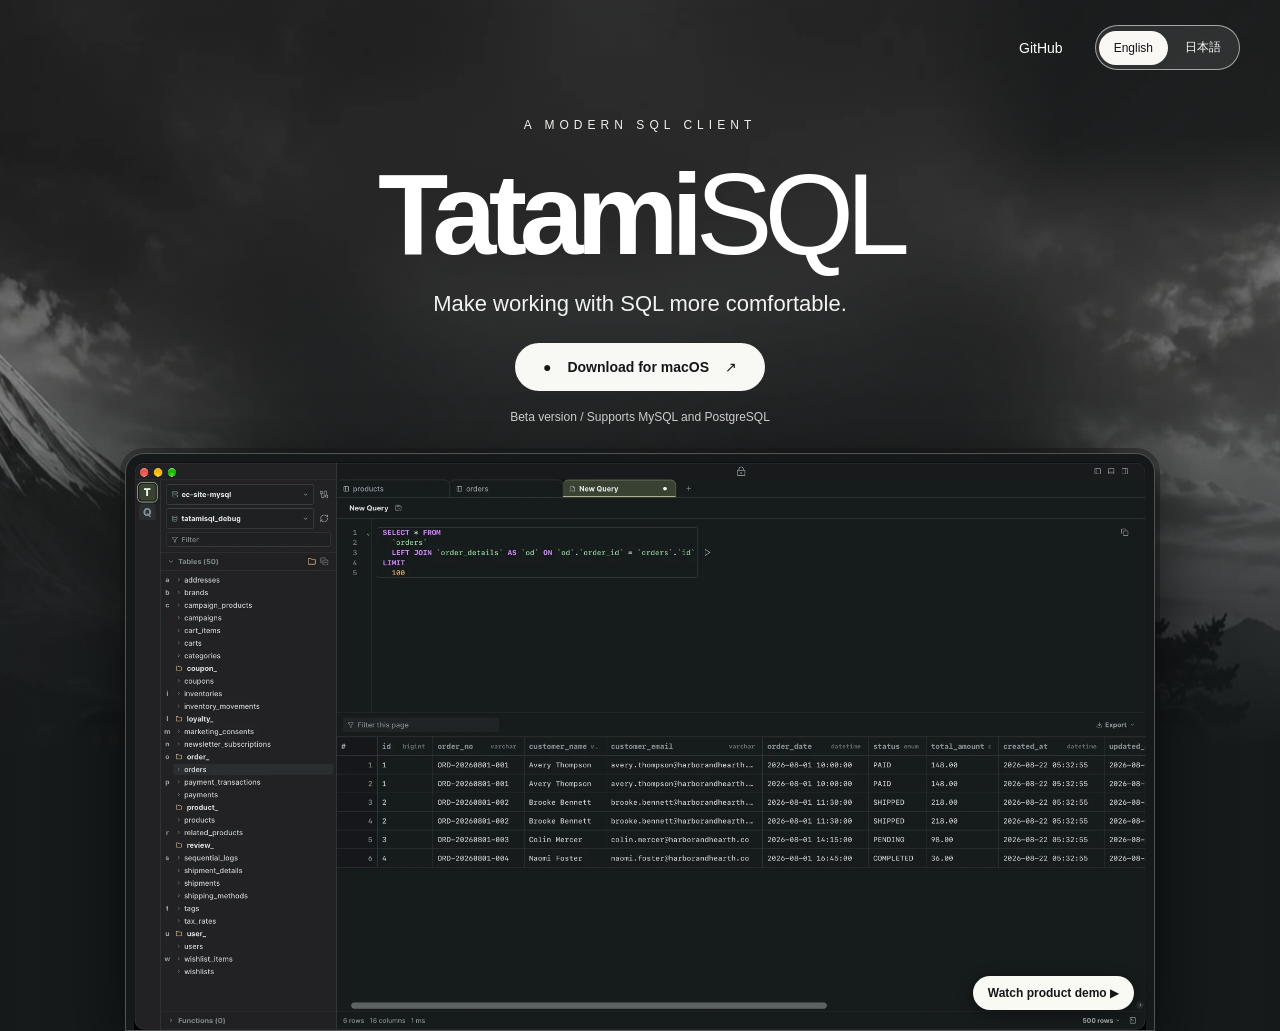
==== commit 3f4e1990: "Update release note from Alpha to Beta version" ====
--- a/index.html
+++ b/index.html
@@ -46,7 +46,7 @@
 <a class="button button-primary" href="https://github.com/githiroshi/TatamiSQL/releases/latest" rel="noopener noreferrer" target="_blank"><span aria-hidden="true">●</span> Download for macOS <span aria-hidden="true">↗</span></a>
 
 </div>
-<p class="release-note">Alpha version / Supports MySQL and PostgreSQL</p>
+<p class="release-note">Beta version / Supports MySQL and PostgreSQL</p>
 </div>
 <div class="preview-wrap">
 <img alt="TatamiSQL SQL editor and results" class="preview-still" fetchpriority="high" height="1080" src="./assets/app-preview.webp" width="1920"/>
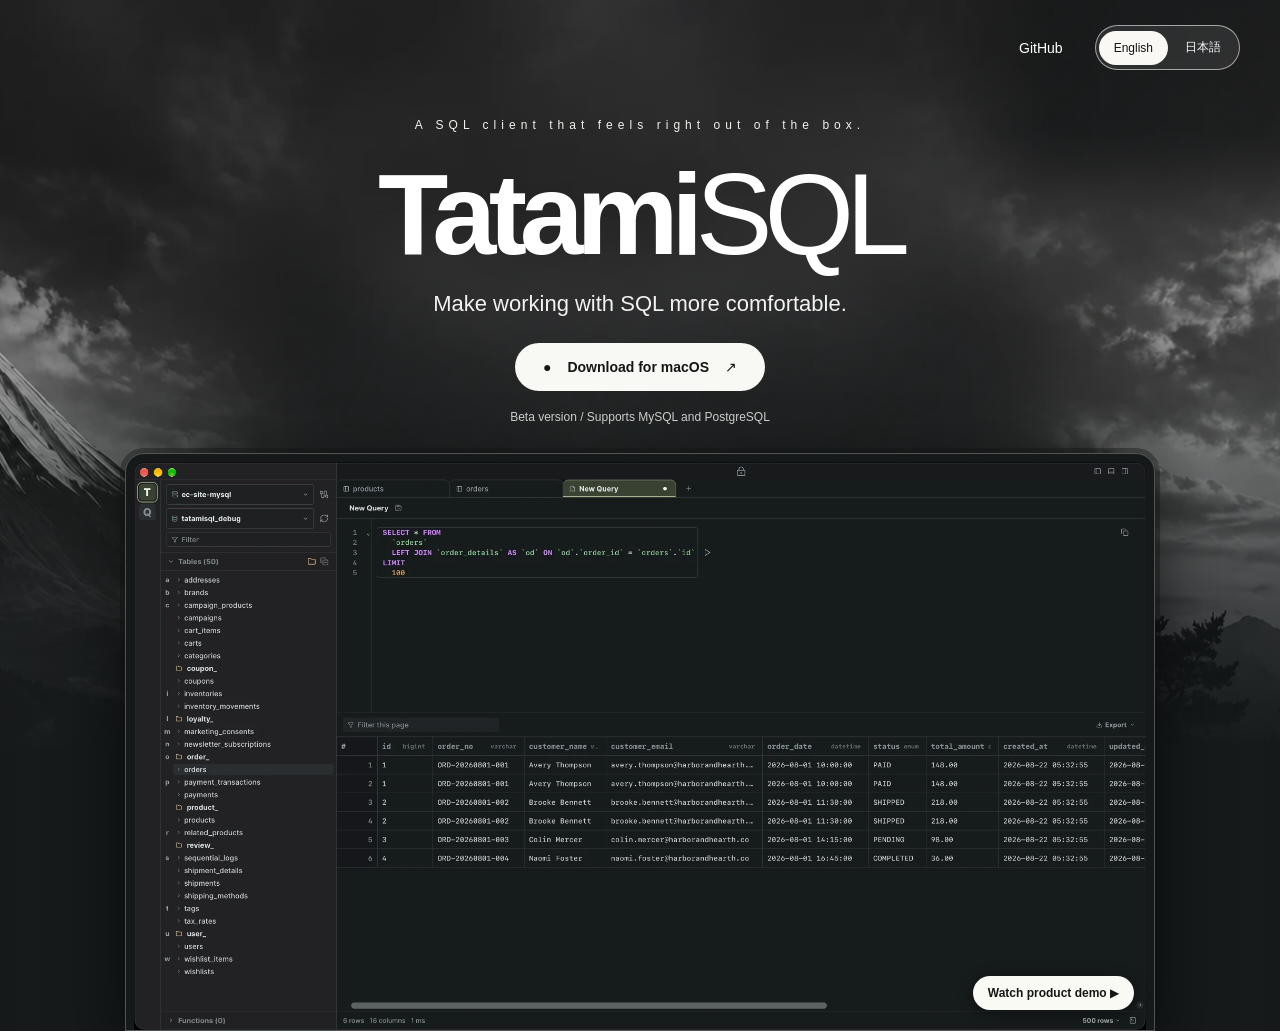
==== commit 3c0386ae: "Update eyebrow text in index.html" ====
--- a/index.html
+++ b/index.html
@@ -39,7 +39,7 @@
 <div aria-hidden="true" class="hero-landscape"></div>
 <div class="container hero-container">
 <div class="hero-copy">
-<p class="eyebrow">A MODERN SQL CLIENT</p>
+<p class="eyebrow">A SQL client that feels right out of the box.</p>
 <h1><span class="tatami">Tatami</span><span class="sql">SQL</span></h1>
 <p class="hero-description">Make working with SQL more comfortable.</p>
 <div class="hero-actions">
